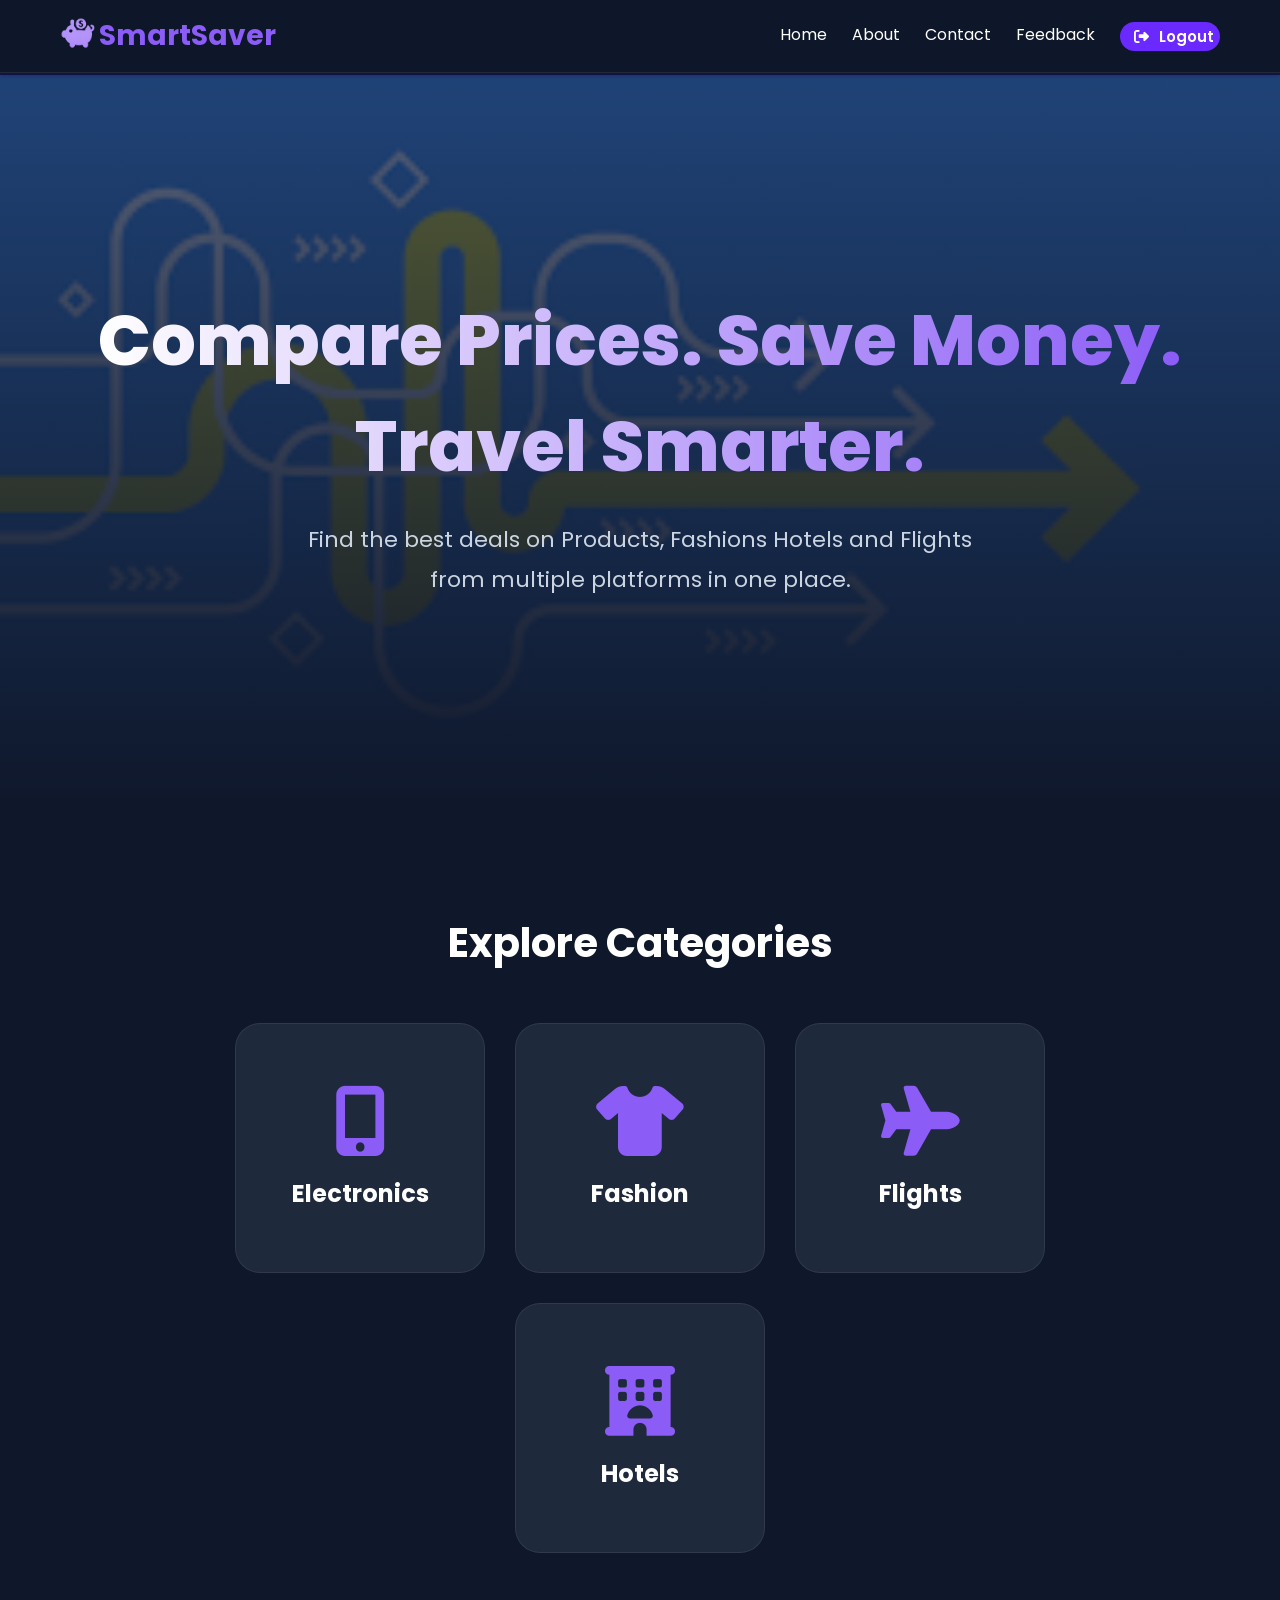
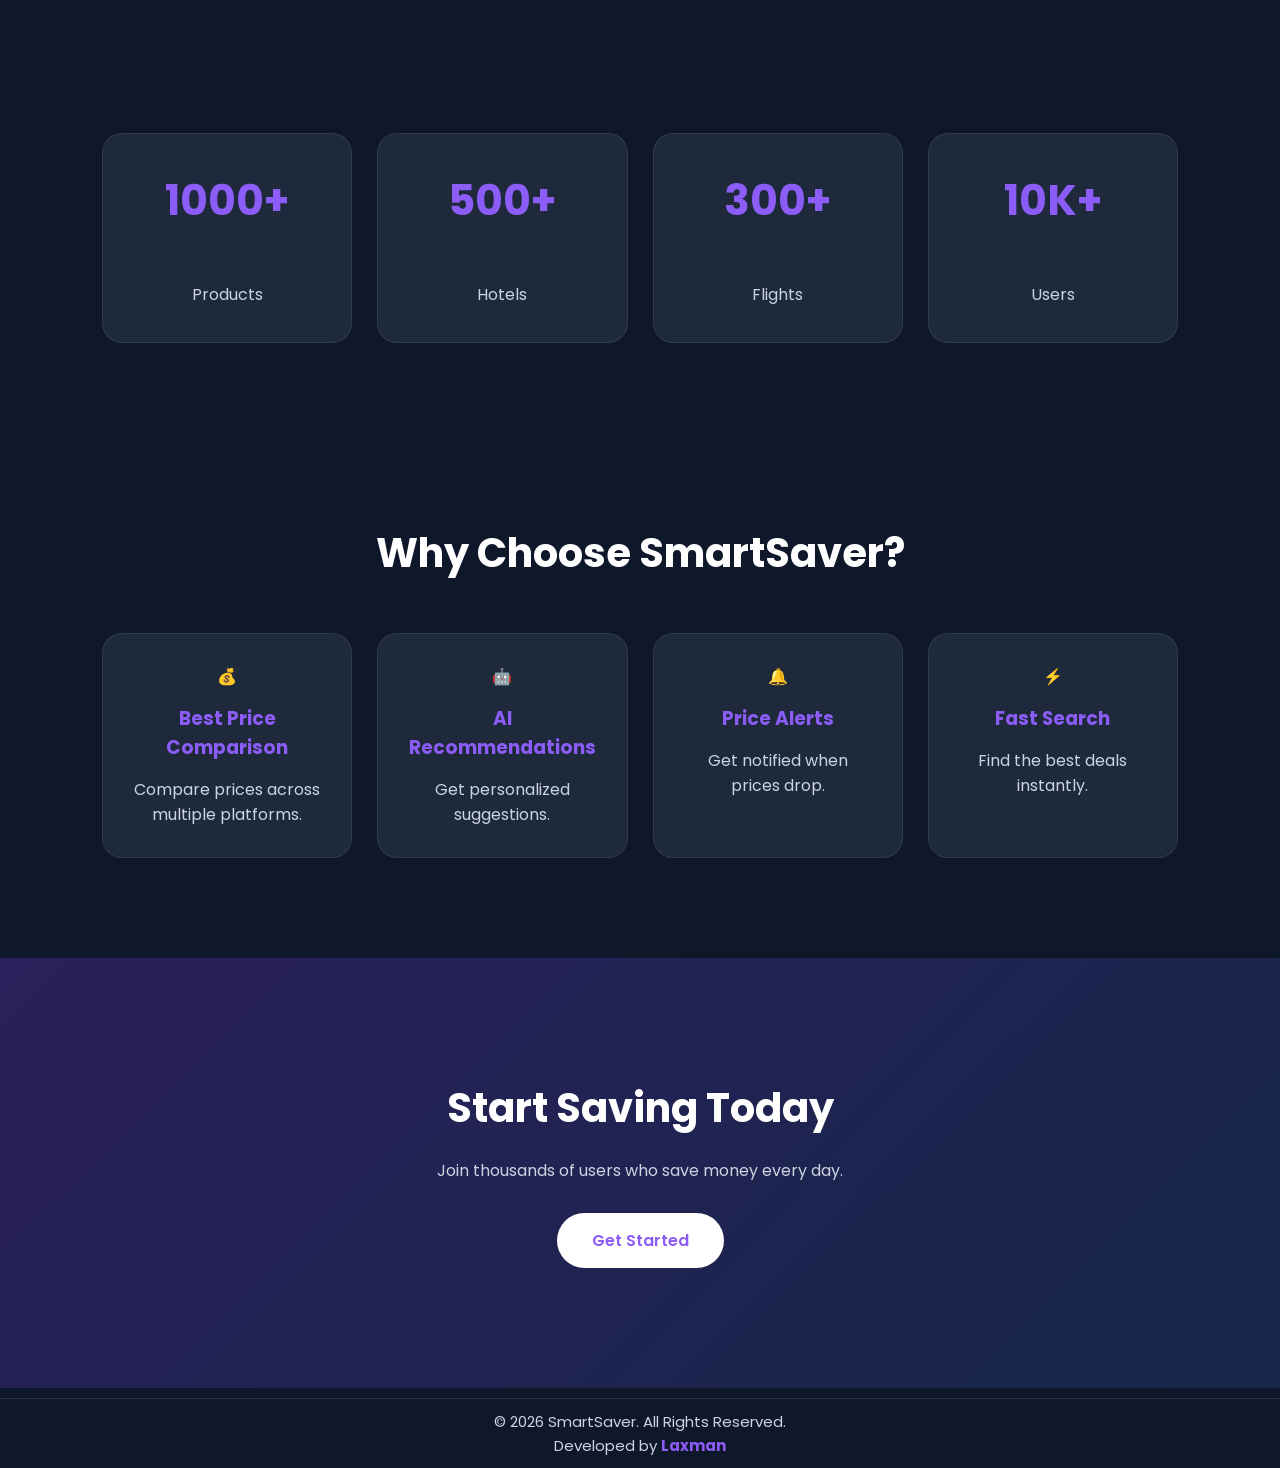
==== Frontend/index.html @ 3c4d7cb8 "Initial SmartSaver project" ====
<!DOCTYPE html>
<html lang="en">

<head>

<meta charset="UTF-8">
<meta name="viewport" content="width=device-width, initial-scale=1.0">

<title>SmartSaver</title>
<link rel="icon" type="image/png" href="images/logo.png">

<link rel="stylesheet" href="assets/css/navbar.css">
<link rel="stylesheet" href="assets/css/home.css">
<link rel="stylesheet" href="assets/css/footer.css">
<link rel="stylesheet" href="assets/css/responsive.css">

<link href="https://cdnjs.cloudflare.com/ajax/libs/font-awesome/6.5.1/css/all.min.css" rel="stylesheet">

</head>

<body>

<!-- Navbar -->

<nav class="navbar">

    <div class="logo">
        <img src="images/logo.png" alt="SmartSaver Logo">
        SmartSaver
    </div>

    <div class="menu-toggle" onclick="toggleMenu()">
    ☰
</div>  

    <ul class="nav-links" id="navLinks">
        <li><a href="index.html">Home</a></li>
        <li><a href="pages/about.html">About</a></li>
        <li><a href="pages/contact.html">Contact</a></li>
        <li><a href="pages/feedback.html">Feedback</a></li>
        <li>
    <a href="pages/login.html" class="logout-btn">
        <i class="fa-solid fa-right-from-bracket"></i>
        Logout
    </a>
</li>
    </ul>

</nav>

<!-- Hero Section -->

<section class="hero">

    <div class="overlay">
        
        <h1>Compare Prices. Save Money. Travel Smarter.</h1>

        <p>
            Find the best deals on Products, Fashions Hotels and Flights <br>
            from multiple platforms in one place.
        </p>

    </div>

</section>

<!-- Categories -->

<section class="categories">

    <h2>Explore Categories</h2>

    <div class="category-container">

        <a href="pages/electronics.html" class="category-card">
            <i class="fa-solid fa-mobile-screen-button"></i>
            <h3>Electronics</h3>
        </a>

        <a href="pages/fashions.html" class="category-card">
            <i class="fa-solid fa-shirt"></i>
            <h3>Fashion</h3>
        </a>

        <a href="pages/flights.html" class="category-card">
            <i class="fa-solid fa-plane"></i>
            <h3>Flights</h3>
        </a>

        <a href="pages/hotels.html" class="category-card">
            <i class="fa-solid fa-hotel"></i>
            <h3>Hotels</h3>
        </a>

    </div>

</section>


<!-- Stats -->

<section class="stats">

    <div class="stat-card">
        <h2>1000+</h2>
        <p>Products</p>
    </div>

    <div class="stat-card">
        <h2>500+</h2>
        <p>Hotels</p>
    </div>

    <div class="stat-card">
        <h2>300+</h2>
        <p>Flights</p>
    </div>

    <div class="stat-card">
        <h2>10K+</h2>
        <p>Users</p>
    </div>

</section>


<!-- Features -->

<section class="features">

    <h2>Why Choose SmartSaver?</h2>

    <div class="feature-container">

        <div class="feature-card">
            💰
            <h3>Best Price Comparison</h3>
            <p>Compare prices across multiple platforms.</p>
        </div>

        <div class="feature-card">
            🤖
            <h3>AI Recommendations</h3>
            <p>Get personalized suggestions.</p>
        </div>

        <div class="feature-card">
            🔔
            <h3>Price Alerts</h3>
            <p>Get notified when prices drop.</p>
        </div>

        <div class="feature-card">
            ⚡
            <h3>Fast Search</h3>
            <p>Find the best deals instantly.</p>
        </div>

    </div>

</section>

<!-- CTA -->

<section class="cta">

    <h2>Start Saving Today</h2>

    <p>
        Join thousands of users who save money every day.
    </p>

    <a>
        Get Started
    </a>

</section>

<!-- Footer -->

<footer class="footer">

    <p>© 2026 SmartSaver. All Rights Reserved.</p>
    <p>Developed by <strong>Laxman</strong></p>
</footer>

<script src="assets/js/common.js"></script>

</body>
</html>
---- Frontend/assets/css/navbar.css ----
/* ======================================
   GOOGLE FONT
====================================== */

@import url('https://fonts.googleapis.com/css2?family=Poppins:wght@300;400;500;600;700;800&display=swap');

/* ======================================
   RESET
====================================== */

*{
    margin:0;
    padding:0;
    box-sizing:border-box;
    font-family:'Poppins',sans-serif;
    scroll-behavior:smooth;
}

body{
    background:#0f172a;
    color:white;
    overflow-x:hidden;
}

/* ======================================
   NAVBAR
====================================== */

.navbar{
    position:fixed;
    top:0;
    left:0;
    width:100%;
    box-shadow:0 2px 5px rgba(20, 17, 113, 0.615);

    display:flex;
    justify-content:space-between;
    align-items:center;

    padding:15px 60px;

    background:rgba(15, 23, 42, 0.922);
    backdrop-filter:blur(15px);

    z-index:1000;

    border-bottom:1px solid rgba(255,255,255,0.08);
}

.logo{
    font-size:28px;
    font-weight:700;
    color:#8b5cf6;
}

.logo img{
    width:35px;
    margin-right:-2px;
    margin-bottom:-4px;
    object-fit:contain;
}

.nav-links{
    display:flex;
    list-style:none;
    gap:25px;
}

.nav-links a{
    text-decoration:none;
    color:white;
    transition:.3s;
    width:100px;
}

.nav-links a:hover{
    color:#8b5cf6;
}

.menu-toggle{
    display:none;
}

/* Dropdown */

.dropdown{
    position:relative;
}

.dropdown-menu{
    display:none;
    position:absolute;
    top:100%;
    left:0;

    background:#1c2742;
    min-width:180px;

    border-radius:10px;

    list-style:none;

    padding:10px 0;

    z-index:1000;
}

.dropdown-menu a{
    display:block;
    padding:12px 20px;
    color:white;
    text-decoration:none;
}

.dropdown-menu a:hover{
    background:#7c4dff;
    color: #000000;
}

.dropdown:hover .dropdown-menu{
    display:block;
}

/* Logout */

.logout-btn{
    display:flex;
    align-items:center;
    gap:10px;

    background:#6929ff;
    color:white !important;

    padding:3px 14px;

    border-radius:30px;

    text-decoration:none;

    font-size:15px;
    font-weight:600;

    transition:.3s;
}

.logout-btn:hover{
    background:#fc2e2e;
    color:white !important;
}
---- Frontend/assets/css/home.css ----
/* ======================================
   HERO SECTION
====================================== */

.hero{

    height:83vh;

    background:
    linear-gradient(
    rgba(26, 40, 72, 0.74),
    rgb(15, 23, 42)
    ),
    url("../../images/herobg.jpeg");

    background-size:cover;
    background-position:center;

    display:flex;
    justify-content:center;
    align-items:center;

    text-align:center;
}

.overlay{
    width:85%;
}

.hero h1{

    font-size:70px;
    font-weight:800;

    margin-bottom:20px;

    background:linear-gradient(
    to right,
    #ffffff,
    #8b5cf6
    );

    background-clip:text;
    color:transparent;
}

.hero p{

    font-size:22px;
    color:#cbd5e1;

    line-height:1.8;
}


/* ======================================
   SECTION TITLES
====================================== */

section h2{

    text-align:center;

    font-size:40px;

    margin-bottom:50px;

    color:white;
}


/* ======================================
   CATEGORIES
====================================== */

.categories{

    padding:100px 8%;
}

.category-container{

    display:flex;

    justify-content:center;

    flex-wrap:wrap;

    gap:30px;
}

.category-card{

    width:250px;
    height:250px;

    background:#1e293b;

    border-radius:25px;

    text-decoration:none;
    color:white;

    display:flex;

    flex-direction:column;

    justify-content:center;
    align-items:center;

    border:1px solid rgba(255,255,255,.08);

    transition:.3s;
}

.category-card:hover{

    transform:translateY(-10px);

    border-color:#8b5cf6;

    box-shadow:
    0 0 25px rgba(139,92,246,.35);
}

.category-card i{

    font-size:70px;

    color:#8b5cf6;

    margin-bottom:20px;
}

.category-card h3{

    font-size:24px;
}


/* ======================================
   STATS
====================================== */

.stats{

    padding:80px 8%;

    display:grid;

    grid-template-columns:
    repeat(auto-fit,minmax(220px,1fr));

    gap:25px;
}

.stat-card{

    background:#1e293b;

    padding:35px;

    border-radius:20px;

    text-align:center;

    border:1px solid rgba(255,255,255,.08);

    transition:.3s;
}

.stat-card:hover{

    transform:translateY(-10px);
}

.stat-card h2{

    font-size:42px;

    color:#8b5cf6;
}

.stat-card p{

    color:#cbd5e1;

    margin-top:10px;
}


/* ======================================
   FEATURES
====================================== */

.features{

    padding:100px 8%;
}

.feature-container{

    display:grid;

    grid-template-columns:
    repeat(auto-fit,minmax(250px,1fr));

    gap:25px;
}

.feature-card{

    background:#1e293b;

    padding:30px;

    border-radius:20px;

    text-align:center;

    border:1px solid rgba(255,255,255,.08);

    transition:.3s;

    color:white;
}

.feature-card:hover{

    transform:translateY(-10px);

    box-shadow:
    0 0 25px rgba(139,92,246,.35);
}

.feature-card h3{

    margin:15px 0;

    color:#8b5cf6;
}

.feature-card p{

    color:#cbd5e1;
}


/* ======================================
   CTA
====================================== */

.cta{

    padding:120px 20px;

    text-align:center;

    background:
    linear-gradient(
    135deg,
    rgba(124,58,237,.25),
    rgba(59,130,246,.15)
    );
}

.cta h2{

    margin-bottom:20px;
}

.cta p{

    color:#cbd5e1;

    margin-bottom:30px;
}

.cta a{

    display:inline-block;

    padding:15px 35px;

    background:white;

    color:#8b5cf6;

    border-radius:50px;

    font-weight:600;

    text-decoration:none;

    cursor:pointer;

    transition:.3s;
}

.cta a:hover{

    transform:translateY(-3px);
}


/* ======================================
   ANIMATION
====================================== */
.logo img{
    animation: floatLogo 3s ease-in-out infinite;
}

@keyframes floatLogo{
    0%,100%{
        transform:translateY(0);
    }
    50%{
        transform:translateY(-8px);
    }
}

/* NAVBAR ANIMATION*/
.navbar{
    backdrop-filter: blur(10px);
}

.nav-links a{
    position:relative;
}

.nav-links a::after{
    content:'';
    position:absolute;
    left:0;
    bottom:-5px;
    width:0;
    height:2px;
    background:#00e5ff;
    transition:0.3s;
}

.nav-links a:hover::after{
    width:100%;
}
---- Frontend/assets/css/footer.css ----
/* ======================================
   FOOTER
====================================== */

.footer{
    background:#0f172a;
    color:#cbd5e1;
    text-align:center;

    padding:10px 10px;

    margin-top:10px;

    border-top:1px solid rgba(255,255,255,0.1);
}

.footer p{
    margin:1px 0;
    font-size:15px;
}

.footer strong{
    color:#8b5cf6;
}
---- Frontend/assets/css/responsive.css ----
/* ======================================
   TABLETS
====================================== */

@media (max-width:2499px){

    body{
        padding-top:75px;
    }

    .hero{
        height:82vh;
    }
}
/* ======================================
   TABLETS
====================================== */

@media (max-width:1192px){

    body{
        padding-top:75px;
    }

    .hero{
        height:55vh;
    }

    .hero h1{
        font-size:42px;
    }

    .hero p{
        font-size:18px;
    }

    .page-content h1{
        font-size:34px;
    }

    .page-content h2{
        font-size:28px;
    }

    .feature-container,
    .card-container{
        grid-template-columns:
        repeat(2,1fr);
    }

    .details-container{
        flex-direction:column;
        align-items:center;
        text-align:center;
    }

    .details-image img{
        max-width:350px;
    }

}

/* ======================================
   MOBILE
====================================== */

@media (max-width:768px){


    .menu-toggle{
        display:block;
        font-size:28px;
        cursor:pointer;
    }

    .navbar{
        padding:15px 20px;
    }

    .nav-links{

        position:absolute;

        top:80px;
        left:0;

        width:100%;

        background:#0f172a;

        flex-direction:column;

        display:none;

        padding:20px 0;

        text-align:center;

        gap:15px;
    }

    .nav-links.active{
        display:flex;
    }

    .dropdown-menu{
        position:static;
        width:100%;
        box-shadow:none;
    }

    .logout-btn{
        width:100px;
        margin:10px auto;
        justify-content:center;
    }

    body{
        font-size:14px;
        padding-top:67px ;
    }

    

    .logo{
        font-size:20px;
    }

    .logo img{
        width:32px;
        height:32px;
    }

    .menu-toggle{
        display:block;
        font-size:24px;
    }

    .nav-links{
        top:60px;
        padding:10px 0;
        gap:10px;
    }

    .nav-links a{
        font-size:14px;
    }
/* ======================================
   HERO MOBILE
====================================== */

@media (max-width:768px){

    .hero{

        height:35vh;

        background:
        linear-gradient(
        rgba(26, 40, 72, 0.74),
        rgb(15, 23, 42)
        ),
        url("../../images/herobg.jpeg");

        background-size:cover;
        background-position:center;
        background-repeat:no-repeat;

        padding:20px;
    }

    .hero h1{
        font-size:30px;
        line-height:1.3;
    }

    .hero p{
        font-size:14px;
        line-height:1.6;
    }

}

    .page-content{
        padding:25px 15px;
    }

    .page-content h1{
        font-size:26px;
    }

    .page-content h2{
        font-size:22px;
    }

    .page-content p{
        font-size:14px;
    }

    .search-box{
        flex-direction:column;
        gap:10px;
    }

    .search-box input,
    .search-box select,
    .search-box button{
        width:100%;
        font-size:14px;
        padding:10px;
    }

    .feature-container,
    .card-container{
        grid-template-columns:1fr;
        gap:15px;
    }

    .card,
    .feature-card{
        padding:15px;
    }

    .card h3,
    .feature-card h3{
        font-size:16px;
    }

    .card p,
    .feature-card p{
        font-size:13px;
    }

    .card img{
        height:180px;
        object-fit:cover;
    }

    .details-container{
        flex-direction:column;
        gap:20px;
        margin-top:80px;
    }

    .details-image img{
        width:100%;
        max-width:280px;
    }

    .details-content h2{
        font-size:24px;
    }

    .details-content p{
        font-size:14px;
    }

    .flight-card{
        flex-direction:column;
        gap:10px;
        padding:15px;
    }

    table{
        font-size:12px;
        display:block;
        overflow-x:auto;
        white-space:nowrap;
    }

    th,
    td{
        padding:8px;
    }

    .apply-filter-btn,
    button{
        font-size:14px;
        padding:10px 18px;
    }

    .footer{
        padding:20px 15px;
    }

    .footer p{
        font-size:12px;
    }
}


/* ======================================
   SMALL MOBILE
====================================== */

@media (max-width:480px){

    body{
        font-size:13px;
    }

    .logo{
        font-size:18px;
    }

    .logo img{
        width:28px;
        height:28px;
    }

    .hero h1{
        font-size:22px;
    }

    .hero p{
        font-size:13px;
    }

    .page-content h1{
        font-size:22px;
    }

    .page-content h2{
        font-size:18px;
    }

    .card,
    .feature-card{
        padding:12px;
    }

    .card h3,
    .feature-card h3{
        font-size:15px;
    }

    .card p,
    .feature-card p{
        font-size:12px;
    }

    .card img{
        height:150px;
    }

    .details-content h2{
        font-size:20px;
    }

    .flight-price h2{
        font-size:18px;
    }

    button,
    .apply-filter-btn{
        font-size:13px;
        padding:8px 15px;
    }

    .footer p{
        font-size:11px;
    }
}
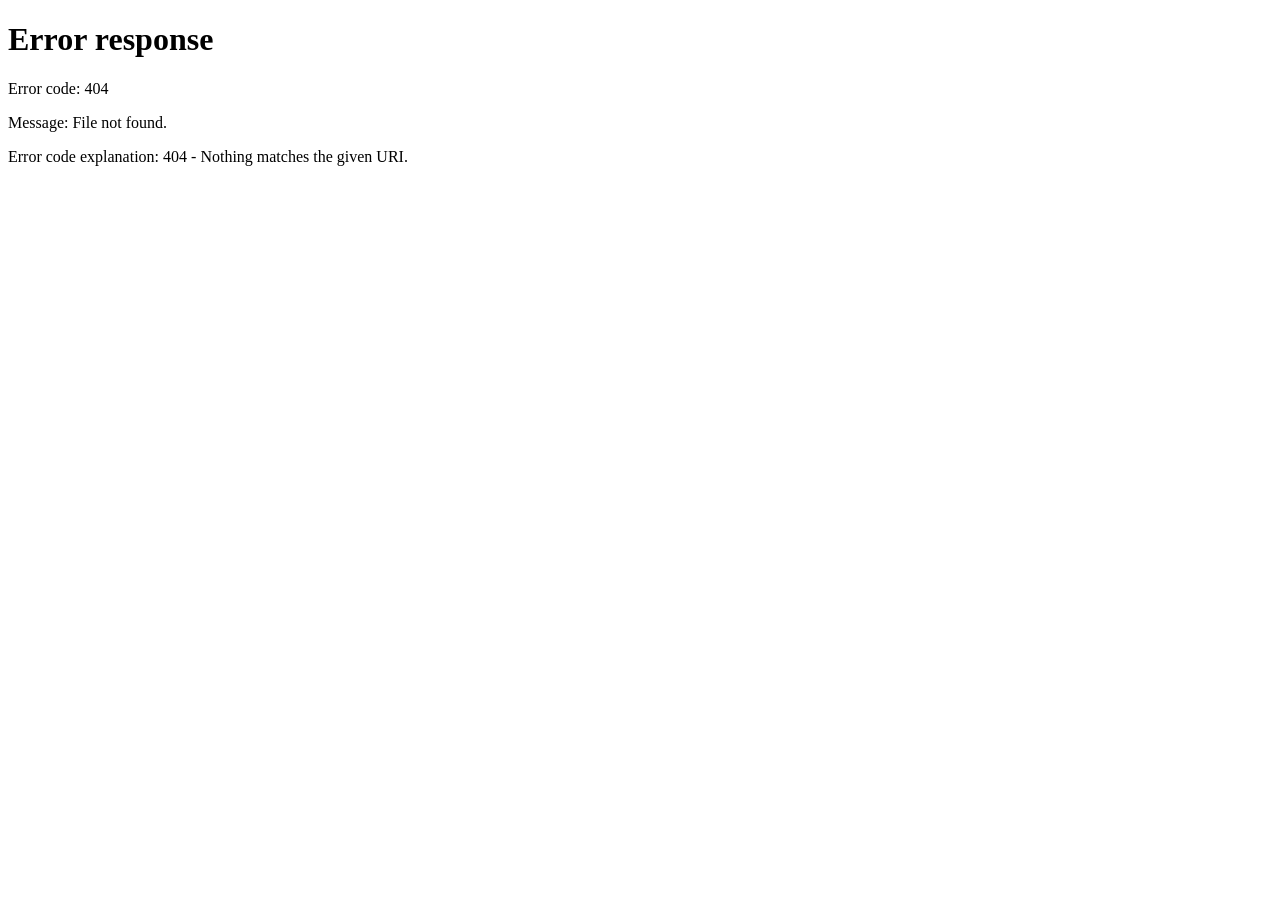
==== commit b12a2624: "Added login page redirect" ====
--- a/Frontend/index.html
+++ b/Frontend/index.html
@@ -185,7 +185,9 @@
     <p>© 2026 SmartSaver. All Rights Reserved.</p>
     <p>Developed by <strong>Laxman</strong></p>
 </footer>
-
+<script>
+window.location.href = "login.html";
+</script>git status
 <script src="assets/js/common.js"></script>
 
 </body>
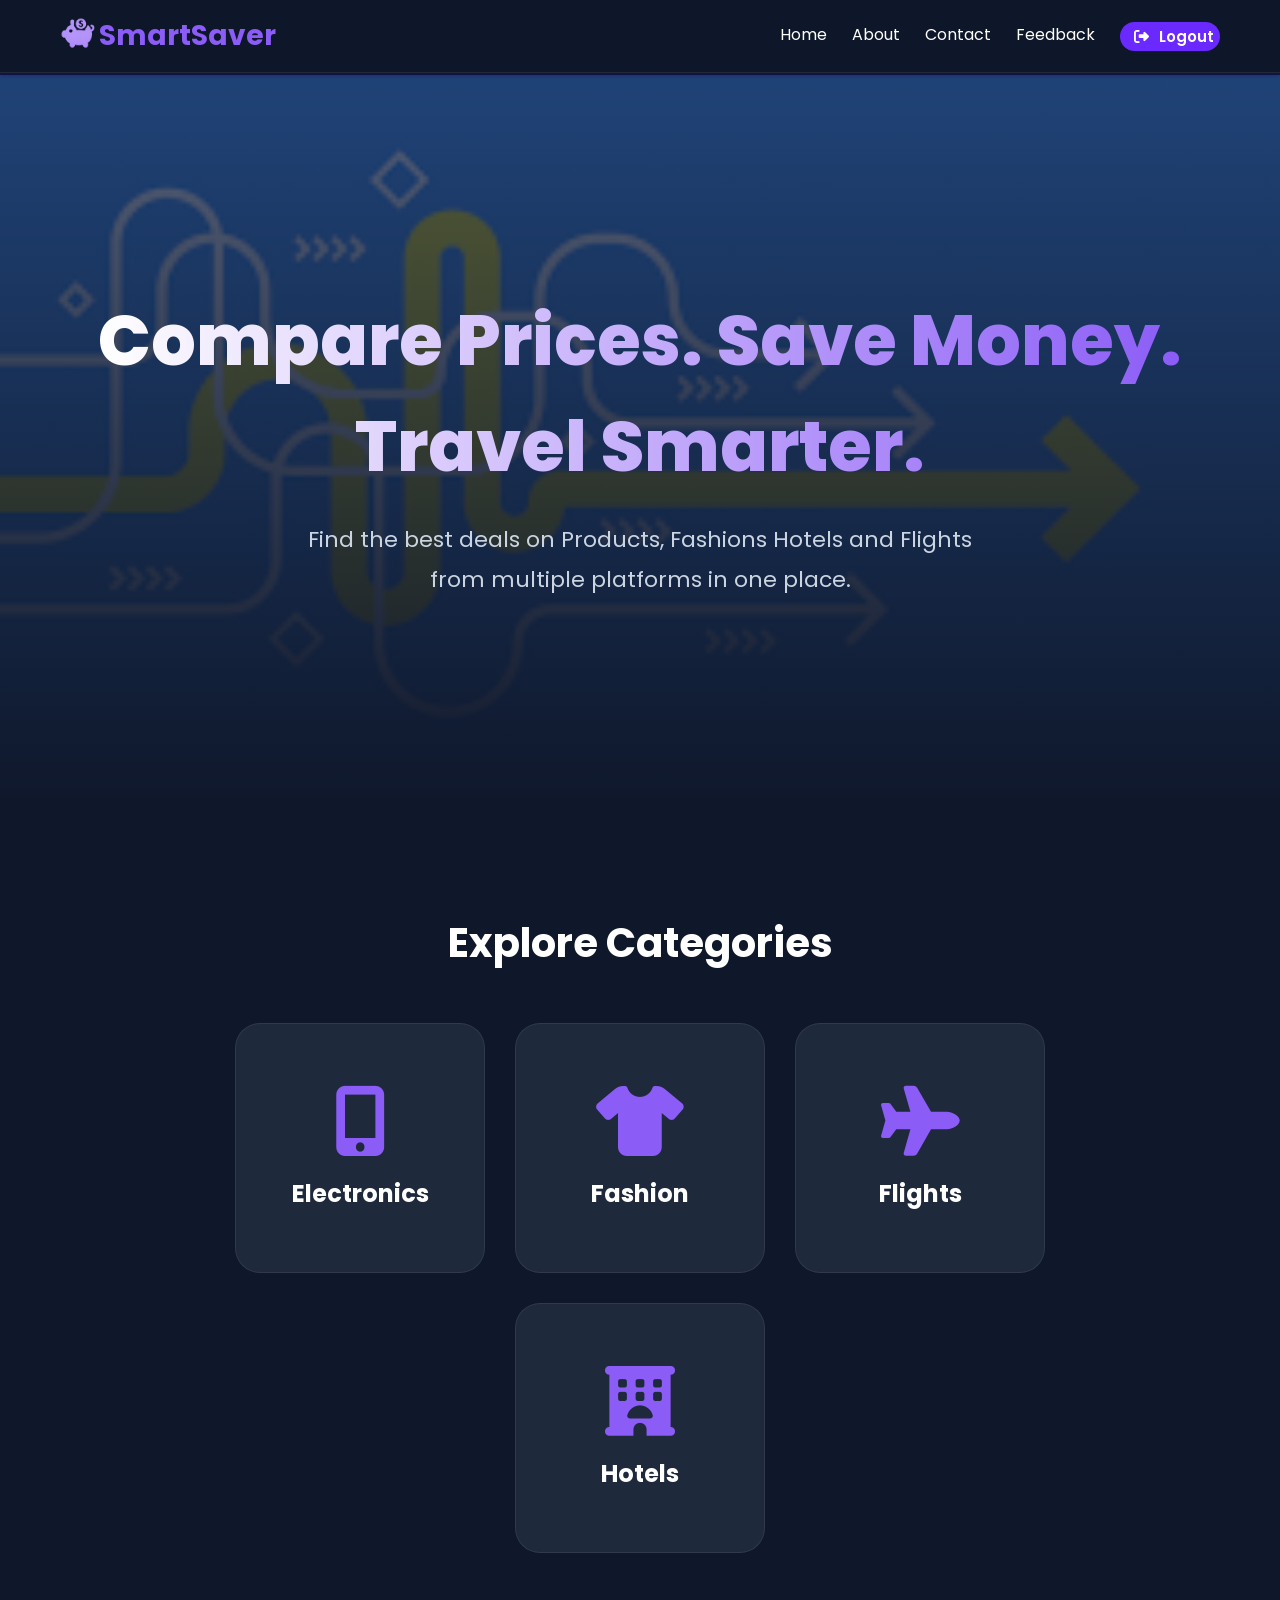
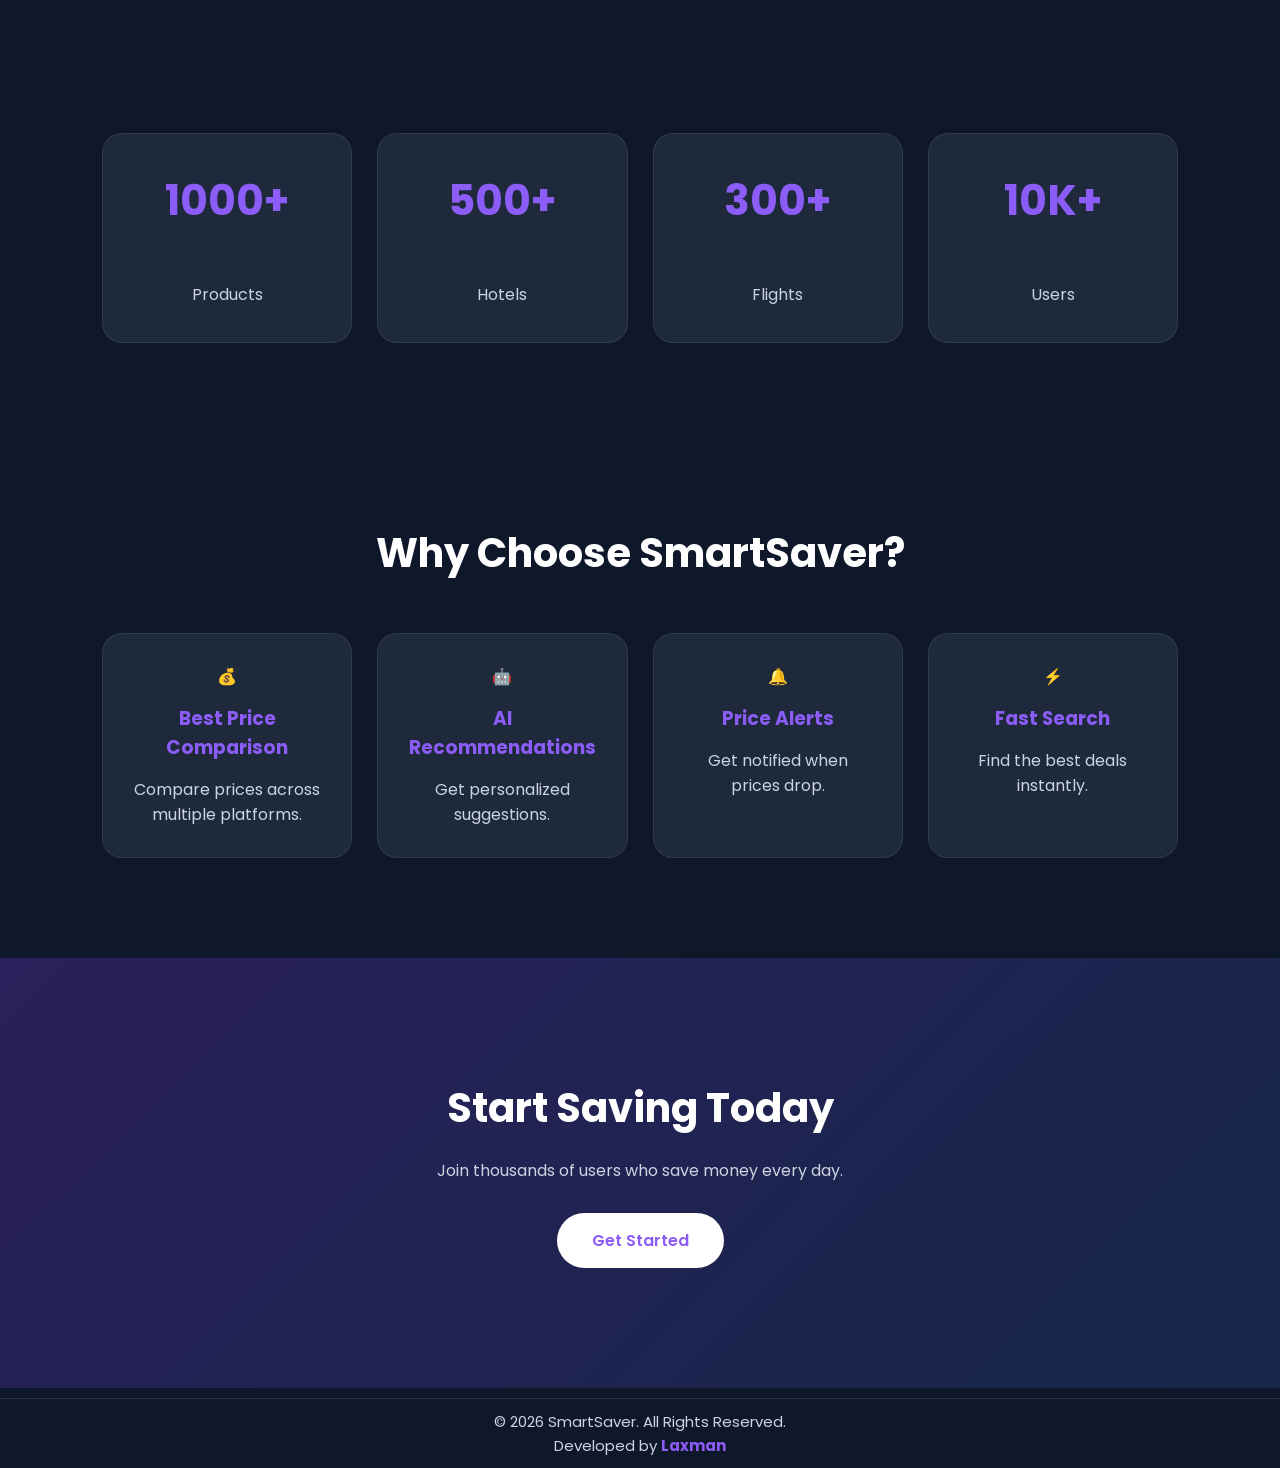
==== commit f67dc6f9: "Removed login redirect" ====
--- a/Frontend/index.html
+++ b/Frontend/index.html
@@ -185,9 +185,7 @@
     <p>© 2026 SmartSaver. All Rights Reserved.</p>
     <p>Developed by <strong>Laxman</strong></p>
 </footer>
-<script>
-window.location.href = "login.html";
-</script>git status
+
 <script src="assets/js/common.js"></script>
 
 </body>
